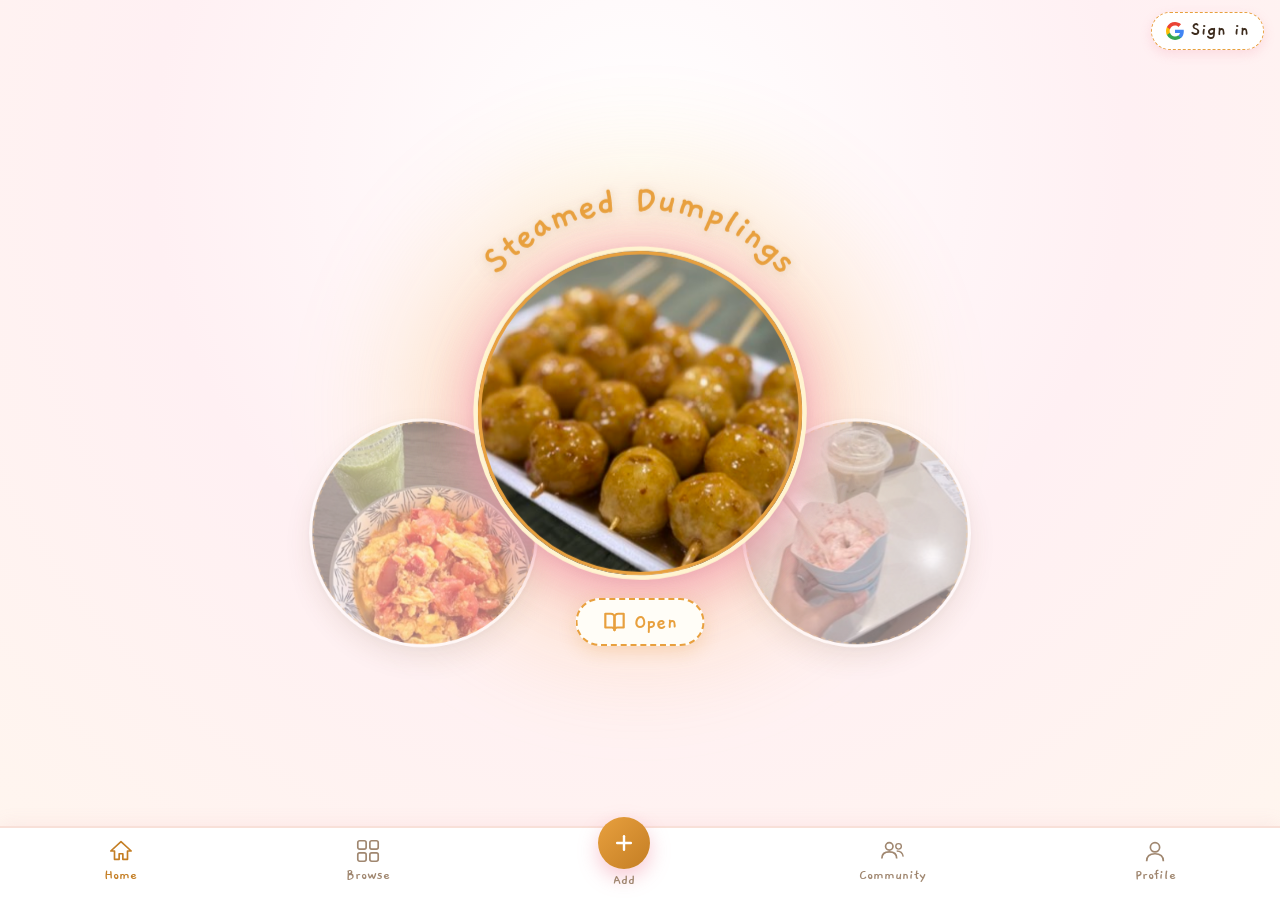
==== pink/index.html @ 0772eae9 "recipe app" ====
<!DOCTYPE html>
<html lang="en">

<head>
  <meta charset="UTF-8" />
  <meta name="viewport" content="width=device-width, initial-scale=1.0, user-scalable=no" />
  <meta name="apple-mobile-web-app-capable" content="yes" />
  <meta name="apple-mobile-web-app-status-bar-style" content="black-translucent" />
  <title>Yummi – Recipe App</title>
  <link rel="stylesheet" href="styles.css?v=11" />
  <link
    href="https://fonts.googleapis.com/css2?family=Gaegu:wght@400;700&family=Patrick+Hand&family=Nunito:wght@400;600;700&display=swap"
    rel="stylesheet">
  <!-- Preload primary wheel dishes for instantaneous rendering -->
  <link rel="preload" as="image" href="images/dish_new1.jpg" fetchpriority="high">
  <link rel="preload" as="image" href="images/dish_new2.jpg" fetchpriority="high">
  <link rel="preload" as="image" href="images/dish_new3.jpg" fetchpriority="high">
</head>

<body>
  <div class="app-container">

    <!-- Top Right Auth Interface -->
    <div class="auth-top-bar" id="auth-top-bar">
      <!-- Signed out state -->
      <button class="google-sign-in-btn" id="google-login-btn" onclick="handleGoogleSignIn()">
        <svg viewBox="0 0 24 24" width="18" height="18">
          <path fill="#4285F4"
            d="M23.745 12.27c0-.7-.06-1.4-.19-2.07H12v4.51h6.6c-.29 1.52-1.14 2.82-2.4 3.68v3.05h3.88c2.27-2.09 3.665-5.17 3.665-9.17Z" />
          <path fill="#34A853"
            d="M12 24c3.24 0 5.95-1.08 7.93-2.91l-3.88-3.05c-1.08.72-2.45 1.16-4.05 1.16-3.12 0-5.77-2.1-6.72-4.93H1.24v3.15C3.26 21.41 7.34 24 12 24Z" />
          <path fill="#FBBC05"
            d="M5.28 14.27c-.25-.72-.38-1.49-.38-2.27s.13-1.55.38-2.27V6.58H1.24C.45 8.15 0 9.99 0 12s.45 3.85 1.24 5.42l4.04-3.15Z" />
          <path fill="#EA4335"
            d="M12 4.75c1.77 0 3.35.61 4.6 1.8l3.42-3.42C17.95 1.19 15.24 0 12 0 7.34 0 3.26 2.59 1.24 6.58l4.04 3.15c.95-2.83 3.6-4.98 6.72-4.98Z" />
        </svg>
        <span>Sign in</span>
      </button>

      <!-- Signed in state (hidden by default) -->
      <div class="user-profile-badge" id="user-profile-badge" style="display: none;" onclick="toggleUserDropdown(event)">
        <img class="user-avatar" id="auth-user-avatar" src="" alt="User Avatar" />
        <span class="user-name-short" id="auth-user-name">User</span>
        <svg class="chevron-down-icon" viewBox="0 0 20 20" width="14" height="14" fill="none" stroke="currentColor" stroke-width="2">
          <path d="M5 7.5L10 12.5L15 7.5" stroke-linecap="round" stroke-linejoin="round"/>
        </svg>

        <!-- Dropdown Menu -->
        <div class="user-dropdown-menu" id="user-dropdown-menu">
          <div class="dropdown-header">
            <span class="dropdown-full-name" id="dropdown-user-name">User Name</span>
            <span class="dropdown-email" id="dropdown-user-email">user@gmail.com</span>
          </div>
          <button class="dropdown-item" onclick="switchPage('page-profile'); closeUserDropdown();">
            <span>My Profile</span>
          </button>
          <button class="dropdown-item logout" onclick="handleGoogleSignOut()">
            <span>Sign out</span>
          </button>
        </div>
      </div>
    </div>

    <!-- ======================== PAGE 1: HOME / SEMI-CIRCLE WHEEL ======================== -->
    <section class="page page-home active" id="page-home">
      <div class="home-glow" id="home-glow"></div>

      <!-- The semi-circle wheel area -->
      <div class="wheel-stage" id="wheel-stage">
        <div class="wheel-pivot" id="wheel-pivot">
          <!-- Dynamically populated via JS -->
        </div>
      </div>

      <!-- OPEN Button cleanly placed below the rotating pictures -->
      <div class="bottom-action-info" id="selected-info">
        <button class="open-recipe-btn" id="open-recipe-btn" onclick="openCurrentRecipeModal()">
          <svg viewBox="0 0 24 24" width="22" height="22" fill="none" stroke="currentColor" stroke-width="2.2"
            stroke-linecap="round" stroke-linejoin="round">
            <path d="M2 3h6a4 4 0 0 1 4 4v14a3 3 0 0 0-3-3H2z"></path>
            <path d="M22 3h-6a4 4 0 0 0-4 4v14a3 3 0 0 1 3-3h7z"></path>
          </svg>
          <span>Open</span>
        </button>
      </div>
    </section>

    <!-- ======================== PAGE 2: BROWSE RECIPES ======================== -->
    <section class="page page-browse" id="page-browse">
      <header class="page-header">
        <h1 class="page-title">Recipes</h1>
        <p class="page-subtitle" id="browse-recipe-count">13 delicious favorites</p>
      </header>
      <div class="recipe-grid" id="recipe-grid">
        <!-- Dynamically populated via JS -->
      </div>
    </section>

    <!-- ======================== PAGE 3: ADD RECIPE (Library Picker) ======================== -->
    <section class="page page-add" id="page-add">
      <header class="page-header">
        <h1 class="page-title">Add Recipe</h1>
        <p class="page-subtitle">from your photo library</p>
      </header>

      <!-- Hidden file input for native iPhone library picker -->
      <input type="file" id="recipe-file-input" accept="image/*" style="display:none;"
        onchange="handlePhotoSelected(event)" />

      <div class="add-container">
        <!-- Clickable Photo Plate Zone -->
        <div class="add-photo-zone" id="add-photo-zone">
          <div class="add-plate-preview" id="add-plate-preview" onclick="triggerPhotoLibrary()">
            <svg class="placeholder-plus-icon" viewBox="0 0 100 100" width="80" height="80">
              <circle cx="50" cy="50" r="46" fill="none" stroke="#E8A03E" stroke-width="3" stroke-dasharray="7 5" />
              <line x1="50" y1="28" x2="50" y2="72" stroke="#E8A03E" stroke-width="3.5" stroke-linecap="round" />
              <line x1="28" y1="50" x2="72" y2="50" stroke="#E8A03E" stroke-width="3.5" stroke-linecap="round" />
            </svg>
            <img id="add-preview-img" src="" alt="Recipe Preview" style="display:none;" />
          </div>
          <p class="add-photo-label" id="add-photo-label" onclick="triggerPhotoLibrary()">Tap to choose from Library 📸
          </p>
          <button type="button" class="remove-photo-btn" id="remove-photo-btn" style="display:none;"
            onclick="clearSelectedPhoto()">✕ Remove Photo</button>
        </div>

        <!-- Recipe Form Inputs -->
        <div class="add-form">
          <div class="form-group">
            <label class="form-label">Recipe Name</label>
            <input type="text" id="input-recipe-name" class="form-input" placeholder="e.g. Grandma's Dumplings" />
          </div>
          <div class="form-group">
            <label class="form-label">Cooking Info</label>
            <input type="text" id="input-recipe-meta" class="form-input"
              placeholder="e.g. 5 ingredients · 20m · Easy" />
          </div>
          <button class="save-recipe-btn" onclick="saveNewRecipe()">
            <span>Add to Recipes ✨</span>
          </button>
        </div>
      </div>
    </section>

    <!-- ======================== PAGE 4: COMMUNITY ======================== -->
    <section class="page page-community" id="page-community">
      <header class="page-header">
        <h1 class="page-title">Community</h1>
        <p class="page-subtitle">from our kitchen family ✨</p>
      </header>

      <div class="community-feed">
        <!-- Create Post Card (Visible to authenticated users) -->
        <div class="create-post-card" id="create-post-card" style="display: none;">
          <div class="create-post-header">
            <img class="create-post-avatar" id="create-post-avatar" src="" alt="avatar" />
            <h3 id="create-post-greeting">Share a kitchen moment...</h3>
          </div>
          <textarea class="create-post-textarea" id="post-caption-input" placeholder="What are you cooking today? Share a recipe, tip, or thought..."></textarea>
          
          <!-- Hidden community photo input -->
          <input type="file" id="community-photo-input" accept="image/*" style="display:none;" onchange="handleCommunityPhotoSelected(event)" />
          
          <div id="post-photo-preview-wrap" class="post-photo-preview-wrap" style="display:none;">
            <img id="post-photo-preview-img" class="post-photo-preview-img" src="" alt="Post Preview" />
            <button type="button" class="remove-post-photo-btn" onclick="clearCommunityPhoto()">✕</button>
          </div>

          <div class="create-post-toolbar">
            <button type="button" class="attach-photo-btn" onclick="triggerCommunityPhoto()">
              <span>📸 Add Photo</span>
            </button>
            <button type="button" class="publish-post-btn" id="publish-post-btn" onclick="publishCommunityPost()">
              <span>Publish ✨</span>
            </button>
          </div>
        </div>

        <!-- Login Prompt Card (Visible when signed out) -->
        <div class="create-post-login-prompt" id="create-post-login-prompt">
          <p>Sign in with Google to share recipes and join the conversation!</p>
          <button class="prompt-sign-in-btn" onclick="handleGoogleSignIn()">Sign in to Post</button>
        </div>

        <!-- Live Community Posts Container -->
        <div id="community-posts-container" style="display: flex; flex-direction: column; gap: 18px;">
          <!-- Dynamically populated from Firestore -->
          <div style="text-align: center; padding: 20px; font-family: var(--font-display); font-size: 20px; color: var(--text-light);">
            Loading community feed... 🥣
          </div>
        </div>
      </div>
    </section>

    <!-- ======================== PAGE 5: PROFILE ======================== -->
    <section class="page page-profile" id="page-profile">
      <header class="page-header" style="text-align: center; margin: 0 auto 20px;">
        <h1 class="page-title" style="font-family: var(--font-display); font-size: 38px; font-weight: 700; color: var(--text-dark);">Profile</h1>
        <p class="page-subtitle" style="font-size: 14px; color: var(--text-light); margin-top: 4px;">your kitchen</p>
      </header>
      <div class="profile-placeholder" style="width: 100%; max-width: 440px; margin: 0 auto; display: flex; flex-direction: column; align-items: center; justify-content: center; text-align: center; gap: 8px;">
        <div class="profile-avatar-large" style="width: 104px; height: 104px; margin: 0 auto 8px; display: flex; align-items: center; justify-content: center;">
          <img id="profile-page-avatar-img" src="" alt="Avatar" style="display:none; width: 100px; height: 100px; border-radius: 50%; object-fit: cover; border: 3px solid var(--yellow-warm); margin: 0 auto;" />
          <div id="profile-page-avatar-default" style="display: flex; align-items: center; justify-content: center; margin: 0 auto;">
            <svg viewBox="0 0 100 100" width="100" height="100">
              <circle cx="50" cy="50" r="46" fill="#FFF5E0" stroke="#E8A03E" stroke-width="3" stroke-dasharray="6 3" />
              <circle cx="50" cy="38" r="16" fill="none" stroke="#C47E24" stroke-width="2.5" />
              <path d="M18 85 Q18 60 50 60 Q82 60 82 85" fill="none" stroke="#C47E24" stroke-width="2.5" />
            </svg>
          </div>
        </div>
        <h2 class="profile-name" style="font-family: var(--font-display); font-size: 34px; font-weight: 700; color: var(--text-dark); text-align: center; width: 100%; margin: 0 auto;">Chef Linda</h2>
        <p class="profile-bio" style="font-size: 15px; color: var(--text-light); text-align: center; width: 100%; margin: 0 auto;">Your recipes live here ✨</p>
        <div class="profile-stats" style="display: flex; justify-content: center; align-items: center; gap: 32px; margin: 16px auto; width: 100%;">
          <div class="stat" style="display: flex; flex-direction: column; align-items: center; justify-content: center; gap: 2px; text-align: center;">
            <span class="stat-num" id="profile-recipe-count" style="font-family: var(--font-display); font-size: 28px; font-weight: 700; color: var(--text-dark);">13</span>
            <span class="stat-label" style="font-size: 13px; color: var(--text-light);">Recipes</span>
          </div>
          <div class="stat" style="display: flex; flex-direction: column; align-items: center; justify-content: center; gap: 2px; text-align: center;">
            <span class="stat-num" id="profile-posts-count" style="font-family: var(--font-display); font-size: 28px; font-weight: 700; color: var(--text-dark);">0</span>
            <span class="stat-label" style="font-size: 13px; color: var(--text-light);">Posts</span>
          </div>
          <div class="stat" style="display: flex; flex-direction: column; align-items: center; justify-content: center; gap: 2px; text-align: center;">
            <span class="stat-num" style="font-family: var(--font-display); font-size: 28px; font-weight: 700; color: var(--text-dark);">128</span>
            <span class="stat-label" style="font-size: 13px; color: var(--text-light);">Followers</span>
          </div>
        </div>
        <button class="profile-edit-btn" onclick="openEditProfileModal()" style="margin: 8px auto 0; padding: 8px 30px; border: 2px dashed var(--yellow-warm); border-radius: 30px; background: #FFFDF7; font-family: var(--font-display); font-size: 20px; font-weight: 700; color: var(--yellow-warm); cursor: pointer; display: inline-block;">Edit Profile</button>
      </div>

      <!-- Published Recipes Section on Profile Page -->
      <div style="width: 100%; max-width: 580px; margin: 30px auto 14px; display: flex; justify-content: space-between; align-items: center; padding: 0 4px;">
        <h3 style="font-family: var(--font-display); font-size: 26px; font-weight: 700; color: var(--text-dark); margin: 0;">Published Recipes</h3>
        <span id="profile-recipes-badge" style="font-family: var(--font-display); font-size: 16px; font-weight: 700; color: var(--yellow-warm); background: #FFFDF7; padding: 3px 14px; border-radius: 14px; border: 1.5px dashed var(--yellow-warm);">10 recipes</span>
      </div>
      <div class="profile-recipes-grid" id="profile-recipes-grid" style="display: grid; grid-template-columns: 1fr 1fr; gap: 14px; max-width: 580px; width: 100%; margin: 0 auto 36px;">
        <!-- Dynamically rendered via renderProfileRecipes() -->
      </div>
    </section>

    <!-- ======================== EDIT PROFILE MODAL ======================== -->
    <div class="user-modal-backdrop" id="edit-profile-modal-backdrop" onclick="closeEditProfileModal()">
      <div class="edit-profile-sheet" onclick="event.stopPropagation()">
        <div style="display: flex; justify-content: space-between; align-items: center; margin-bottom: 20px; width: 100%;">
          <h2 style="font-family: var(--font-display); font-size: 28px; font-weight: 700; color: var(--text-dark); margin: 0;">Edit Profile</h2>
          <button class="user-modal-close-btn" onclick="closeEditProfileModal()" style="position: static;">
            <svg viewBox="0 0 24 24" width="20" height="20">
              <line x1="6" y1="6" x2="18" y2="18" stroke="currentColor" stroke-width="2.5" stroke-linecap="round" />
              <line x1="18" y1="6" x2="6" y2="18" stroke="currentColor" stroke-width="2.5" stroke-linecap="round" />
            </svg>
          </button>
        </div>

        <!-- Avatar upload & preview -->
        <div style="display: flex; flex-direction: column; align-items: center; margin-bottom: 22px;">
          <div class="edit-avatar-wrapper" onclick="triggerEditProfilePhoto()" style="position: relative; width: 104px; height: 104px; cursor: pointer;">
            <img id="edit-profile-avatar-preview" src="" alt="Avatar Preview" style="width: 104px; height: 104px; border-radius: 50%; object-fit: cover; border: 3px solid var(--yellow-warm); display: none; box-shadow: 0 4px 14px rgba(232, 160, 62, 0.25);" />
            <div id="edit-profile-avatar-default" style="width: 104px; height: 104px; border-radius: 50%; display: flex; align-items: center; justify-content: center; background: #FFF5E0; border: 3px dashed var(--yellow-warm);">
              <svg viewBox="0 0 100 100" width="70" height="70">
                <circle cx="50" cy="38" r="18" fill="none" stroke="#C47E24" stroke-width="3" />
                <path d="M18 85 Q18 60 50 60 Q82 60 82 85" fill="none" stroke="#C47E24" stroke-width="3" />
              </svg>
            </div>
            <div style="position: absolute; bottom: 0; right: 0; background: var(--yellow-warm); color: white; width: 34px; height: 34px; border-radius: 50%; display: flex; align-items: center; justify-content: center; border: 2.5px solid white; box-shadow: 0 2px 8px rgba(0,0,0,0.18);">
              <svg viewBox="0 0 24 24" width="18" height="18" fill="none" stroke="currentColor" stroke-width="2.2" stroke-linecap="round" stroke-linejoin="round">
                <path d="M23 19a2 2 0 0 1-2 2H3a2 2 0 0 1-2-2V8a2 2 0 0 1 2-2h4l2-3h6l2 3h4a2 2 0 0 1 2 2z"></path>
                <circle cx="12" cy="13" r="4"></circle>
              </svg>
            </div>
          </div>
          <input type="file" id="edit-profile-photo-input" accept="image/*" style="display: none;" onchange="handleEditProfilePhotoSelected(event)" />
          <span style="font-family: var(--font-display); font-size: 16px; color: var(--yellow-warm); margin-top: 8px; cursor: pointer; font-weight: 700;" onclick="triggerEditProfilePhoto()">Choose Profile Picture 📸</span>
        </div>

        <!-- Form fields -->
        <div style="display: flex; flex-direction: column; gap: 16px; margin-bottom: 24px; width: 100%;">
          <div>
            <label style="display: block; font-family: var(--font-display); font-size: 18px; font-weight: 700; color: var(--text-dark); margin-bottom: 6px;">Profile Name</label>
            <input type="text" id="edit-profile-name-input" class="form-input" placeholder="e.g. Chef Linda" style="width: 100%; padding: 12px 16px; border: 1.5px solid var(--cream-dark); border-radius: 14px; font-family: var(--font-body); font-size: 16px; outline: none; background: #FFFDF9; box-sizing: border-box;" />
          </div>
          <div>
            <label style="display: block; font-family: var(--font-display); font-size: 18px; font-weight: 700; color: var(--text-dark); margin-bottom: 6px;">Kitchen Bio</label>
            <input type="text" id="edit-profile-bio-input" class="form-input" placeholder="e.g. Cooking with love and spices ✨" style="width: 100%; padding: 12px 16px; border: 1.5px solid var(--cream-dark); border-radius: 14px; font-family: var(--font-body); font-size: 16px; outline: none; background: #FFFDF9; box-sizing: border-box;" />
          </div>
        </div>

        <!-- Save button -->
        <button class="save-profile-btn" onclick="saveUserProfile()" style="width: 100%; padding: 13px; border: none; border-radius: 26px; background: linear-gradient(135deg, var(--yellow-warm) 0%, var(--yellow-deep) 100%); color: white; font-family: var(--font-display); font-size: 22px; font-weight: 700; cursor: pointer; box-shadow: 0 4px 14px rgba(232, 160, 62, 0.35); transition: transform 0.2s ease;">
          Save Profile ✨
        </button>
      </div>
    </div>

    <!-- ======================== USER PROFILE MODAL (When clicking someone in Community) ======================== -->
    <div class="user-modal-backdrop" id="user-modal-backdrop" onclick="closeUserProfileModal()">
      <div class="user-modal-sheet" onclick="event.stopPropagation()">
        <button class="user-modal-close-btn" onclick="closeUserProfileModal()">
          <svg viewBox="0 0 24 24" width="20" height="20">
            <line x1="6" y1="6" x2="18" y2="18" stroke="currentColor" stroke-width="2.5" stroke-linecap="round" />
            <line x1="18" y1="6" x2="6" y2="18" stroke="currentColor" stroke-width="2.5" stroke-linecap="round" />
          </svg>
        </button>
        <div class="profile-avatar-large" style="margin-bottom: 8px;">
          <img id="user-modal-avatar" src="" alt="User" style="width: 100px; height: 100px; border-radius: 50%; object-fit: cover; border: 3px solid var(--yellow-warm); display: block;" />
        </div>
        <h2 class="profile-name" id="user-modal-name">User Name</h2>
        <p class="profile-bio" id="user-modal-bio">Community Chef ✨</p>
        <div class="profile-stats" style="margin: 14px 0 18px;">
          <div class="stat"><span class="stat-num" id="user-modal-posts-count">0</span><span class="stat-label">Posts</span></div>
          <div class="stat"><span class="stat-num" id="user-modal-likes-count">0</span><span class="stat-label">Hearts</span></div>
        </div>
        <div class="profile-posts-section" style="width: 100%;">
          <h3 style="font-family: var(--font-display); font-size: 22px; font-weight: 700; color: var(--text-dark); margin-bottom: 10px; border-bottom: 1.5px dashed var(--cream-dark); padding-bottom: 6px;">Shared Recipes & Moments</h3>
          <div id="user-modal-posts-list" style="display:flex; flex-direction:column; gap:12px; width:100%;">
            <!-- User posts list -->
          </div>
        </div>
      </div>
    </div>

    <!-- ======================== RECIPE DETAIL MODAL ======================== -->
    <div class="recipe-modal-backdrop" id="recipe-modal-backdrop" onclick="closeRecipeModal()">
      <div class="recipe-modal-sheet" onclick="event.stopPropagation()">
        <button class="modal-close-btn" onclick="closeRecipeModal()">
          <svg viewBox="0 0 24 24" width="22" height="22">
            <line x1="6" y1="6" x2="18" y2="18" stroke="currentColor" stroke-width="2.5" stroke-linecap="round" />
            <line x1="18" y1="6" x2="6" y2="18" stroke="currentColor" stroke-width="2.5" stroke-linecap="round" />
          </svg>
        </button>
        <div class="modal-plate-img">
          <img id="modal-img" src="" alt="Recipe" />
        </div>
        <h2 class="modal-title" id="modal-title">Recipe Title</h2>
        <p class="modal-meta" id="modal-meta">6 ingredients · 45m · Medium</p>
        <div class="modal-body">
          <h3 class="modal-section-title">Ingredients</h3>
          <ul class="modal-ingredients-list" id="modal-ingredients">
            <li>Fresh ingredients prepared with love</li>
            <li>Seasoned with garlic, scallions, and soy sauce</li>
            <li>Cooked to golden perfectiononi</li>
          </ul>
          <h3 class="modal-section-title">Preparation</h3>
          <ol class="modal-steps-list">
            <li>Prep all fresh ingredients and season well.</li>
            <li>Cook over medium-high heat until aromatic.</li>
            <li>Plate warm and enjoy every single bite!</li>
          </ol>
          <button class="modal-remove-btn" onclick="deleteCurrentModalRecipe()">
            <svg viewBox="0 0 24 24" width="18" height="18" fill="none" stroke="currentColor" stroke-width="2"
              stroke-linecap="round" stroke-linejoin="round">
              <polyline points="3 6 5 6 21 6"></polyline>
              <path d="M19 6v14a2 2 0 0 1-2 2H7a2 2 0 0 1-2-2V6m3 0V4a2 2 0 0 1 2-2h4a2 2 0 0 1 2 2v2"></path>
              <line x1="10" y1="11" x2="10" y2="17"></line>
              <line x1="14" y1="11" x2="14" y2="17"></line>
            </svg>
            <span>Remove Recipe</span>
          </button>
        </div>
      </div>
    </div>

    <!-- ======================== BOTTOM NAV ======================== -->
    <nav class="bottom-nav">
      <button class="nav-btn active" data-page="page-home" onclick="switchPage('page-home', this)">
        <svg viewBox="0 0 28 28" width="26" height="26">
          <path d="M14 4L3 14H7V23H12V17H16V23H21V14H25L14 4Z" fill="none" stroke="currentColor" stroke-width="1.8"
            stroke-linecap="round" stroke-linejoin="round" />
        </svg>
        <span>Home</span>
      </button>
      <button class="nav-btn" data-page="page-browse" onclick="switchPage('page-browse', this)">
        <svg viewBox="0 0 28 28" width="26" height="26">
          <rect x="3" y="3" width="9" height="9" rx="2" fill="none" stroke="currentColor" stroke-width="1.8" />
          <rect x="16" y="3" width="9" height="9" rx="2" fill="none" stroke="currentColor" stroke-width="1.8" />
          <rect x="3" y="16" width="9" height="9" rx="2" fill="none" stroke="currentColor" stroke-width="1.8" />
          <rect x="16" y="16" width="9" height="9" rx="2" fill="none" stroke="currentColor" stroke-width="1.8" />
        </svg>
        <span>Browse</span>
      </button>
      <button class="nav-btn nav-btn-add" data-page="page-add" onclick="switchPage('page-add', this)">
        <div class="add-btn-circle">
          <svg viewBox="0 0 28 28" width="24" height="24">
            <line x1="14" y1="6" x2="14" y2="22" stroke="white" stroke-width="2.8" stroke-linecap="round" />
            <line x1="6" y1="14" x2="22" y2="14" stroke="white" stroke-width="2.8" stroke-linecap="round" />
          </svg>
        </div>
        <span>Add</span>
      </button>
      <button class="nav-btn" data-page="page-community" onclick="switchPage('page-community', this)">
        <svg viewBox="0 0 28 28" width="26" height="26">
          <circle cx="10" cy="9" r="4" fill="none" stroke="currentColor" stroke-width="1.8" />
          <path d="M2 22 Q2 15 10 15 Q18 15 18 22" fill="none" stroke="currentColor" stroke-width="1.8" />
          <circle cx="20" cy="9" r="3" fill="none" stroke="currentColor" stroke-width="1.5" />
          <path d="M18 14 Q24 14 25 20" fill="none" stroke="currentColor" stroke-width="1.5" />
        </svg>
        <span>Community</span>
      </button>
      <button class="nav-btn" data-page="page-profile" onclick="switchPage('page-profile', this)">
        <svg viewBox="0 0 28 28" width="26" height="26">
          <circle cx="14" cy="10" r="5" fill="none" stroke="currentColor" stroke-width="1.8" />
          <path d="M5 25 Q5 17 14 17 Q23 17 23 25" fill="none" stroke="currentColor" stroke-width="1.8" />
        </svg>
        <span>Profile</span>
      </button>
    </nav>
  </div>

  <!-- Firebase SDKs -->
  <script src="https://www.gstatic.com/firebasejs/10.12.0/firebase-app-compat.js"></script>
  <script src="https://www.gstatic.com/firebasejs/10.12.0/firebase-auth-compat.js"></script>
  <script src="https://www.gstatic.com/firebasejs/10.12.0/firebase-firestore-compat.js"></script>

  <!-- In-memory pre-bundled images for instant zero-latency display -->
  <script src="images_data.js"></script>
  <script src="app.js?v=11"></script>
</body>

</html>
---- pink/styles.css ----
/* ============================================
   YUMMI RECIPE APP (PINK TONE EDITION) — STYLES
   Warm creamy yellow foundation + gentle light pink blush tones
   ============================================ */

/* ---------- CSS VARIABLES (WARM CREAM + LIGHT PINK BLUSH) ---------- */
:root {
  --cream-light:  #FFFDF9;
  --cream:        #FFF6EE; /* Warm creamy baseline with a hint of warm peach/pink */
  --cream-dark:   #F8E0D8; /* Soft blush cream border */
  --cream-butter: #FCE8B3;
  --yellow:       #F5D36C;
  --yellow-warm:  #E8A03E; /* Warm honey golden */
  --yellow-deep:  #C47E24;
  --pink-soft:    #FFE8ED; /* Delicate light pink */
  --pink-accent:  #F2849E; /* Friendly soft rose-pink */
  --pink-deep:    #D85A78;
  --brown-light:  #A4784D;
  --brown-mid:    #6D4E33;
  --text-dark:    #3C2B1D;
  --text-mid:     #6D5643;
  --text-light:   #A08770;
  --white:        #FFFFFF;
  --shadow-soft:  0 6px 20px rgba(210, 130, 110, 0.14);
  --shadow-card:  0 10px 28px rgba(210, 130, 110, 0.18);
  --radius:       22px;
  --radius-sm:    14px;
  --nav-height:   74px;
  --font-display: 'Gaegu', 'Patrick Hand', cursive, sans-serif;
  --font-body:    'Nunito', sans-serif;
}

/* ---------- RESET & FULL PAGE BASE ---------- */
*, *::before, *::after {
  margin: 0;
  padding: 0;
  box-sizing: border-box;
  -webkit-tap-highlight-color: transparent;
  user-select: none;
  -webkit-user-select: none;
}

html, body {
  width: 100%;
  height: 100%;
  height: 100dvh;
  overflow: hidden;
  background-color: var(--cream);
  font-family: var(--font-body);
  color: var(--text-dark);
  -webkit-font-smoothing: antialiased;
}

.app-container {
  position: relative;
  width: 100%;
  height: 100%;
  height: 100dvh;
  margin: 0 auto;
  overflow: hidden;
  background: radial-gradient(circle at 50% 18%, #FFFFFF 0%, #FFF0F3 50%, var(--cream) 100%);
  display: flex;
  flex-direction: column;
}

/* ---------- TOP RIGHT AUTH INTERFACE ---------- */
.auth-top-bar {
  position: absolute;
  top: max(12px, env(safe-area-inset-top));
  right: 16px;
  z-index: 120;
  display: flex;
  align-items: center;
}

.google-sign-in-btn {
  display: inline-flex;
  align-items: center;
  gap: 7px;
  padding: 6px 14px;
  background: #FFFFFF;
  border: 1.5px dashed var(--yellow-warm);
  border-radius: 20px;
  color: var(--text-dark);
  font-family: var(--font-display);
  font-size: 19px;
  font-weight: 700;
  cursor: pointer;
  box-shadow: 0 4px 12px rgba(238, 119, 146, 0.18);
  transition: all 0.2s cubic-bezier(0.2, 0.8, 0.3, 1);
}

.google-sign-in-btn:hover {
  transform: translateY(-1px);
  box-shadow: 0 6px 16px rgba(238, 119, 146, 0.25);
}

.google-sign-in-btn:active {
  transform: scale(0.95);
  background: var(--pink-soft);
}

.user-profile-badge {
  position: relative;
  display: inline-flex;
  align-items: center;
  gap: 7px;
  padding: 4px 10px 4px 4px;
  background: #FFFFFF;
  border: 1.5px solid var(--cream-dark);
  border-radius: 24px;
  cursor: pointer;
  box-shadow: 0 4px 12px rgba(238, 119, 146, 0.16);
  user-select: none;
  transition: all 0.2s ease;
}

.user-profile-badge:hover {
  border-color: var(--yellow-warm);
}

.user-avatar {
  width: 28px;
  height: 28px;
  border-radius: 50%;
  object-fit: cover;
  border: 1.5px solid var(--yellow-warm);
  background: var(--cream-dark);
}

.user-name-short {
  font-family: var(--font-display);
  font-size: 18px;
  font-weight: 700;
  color: var(--text-dark);
  max-width: 90px;
  white-space: nowrap;
  overflow: hidden;
  text-overflow: ellipsis;
}

.chevron-down-icon {
  stroke: var(--text-mid);
  transition: transform 0.2s ease;
}

.user-profile-badge.menu-open .chevron-down-icon {
  transform: rotate(180deg);
}

.user-dropdown-menu {
  position: absolute;
  top: calc(100% + 8px);
  right: 0;
  min-width: 170px;
  background: #FFFFFF;
  border: 2px solid var(--cream-dark);
  border-radius: 18px;
  box-shadow: 0 8px 24px rgba(220, 120, 145, 0.2);
  padding: 8px;
  display: flex;
  flex-direction: column;
  gap: 4px;
  opacity: 0;
  visibility: hidden;
  transform: translateY(-8px) scale(0.95);
  transition: opacity 0.2s ease, transform 0.2s ease, visibility 0.2s;
  pointer-events: none;
  z-index: 150;
}

.user-dropdown-menu.show {
  opacity: 1;
  visibility: visible;
  transform: translateY(0) scale(1);
  pointer-events: auto;
}

.dropdown-header {
  padding: 6px 10px 8px;
  border-bottom: 1px dashed var(--cream-dark);
  display: flex;
  flex-direction: column;
}

.dropdown-full-name {
  font-family: var(--font-display);
  font-size: 18px;
  font-weight: 700;
  color: var(--text-dark);
  line-height: 1.2;
}

.dropdown-email {
  font-size: 11px;
  color: var(--text-light);
  white-space: nowrap;
  overflow: hidden;
  text-overflow: ellipsis;
}

.dropdown-item {
  display: flex;
  align-items: center;
  gap: 8px;
  width: 100%;
  padding: 8px 12px;
  background: none;
  border: none;
  border-radius: 12px;
  font-family: var(--font-display);
  font-size: 17px;
  font-weight: 700;
  color: var(--text-mid);
  cursor: pointer;
  text-align: left;
  transition: background 0.15s ease;
}

.dropdown-item:hover, .dropdown-item:active {
  background: var(--pink-soft);
  color: var(--text-dark);
}

.dropdown-item.logout {
  color: var(--yellow-deep);
}

.dropdown-item.logout:hover, .dropdown-item.logout:active {
  background: #FFEBEF;
}

/* ---------- VERSION SWITCH PILL (Top Left) ---------- */
.version-pill {
  position: absolute;
  top: max(12px, env(safe-area-inset-top));
  left: 16px;
  z-index: 120;
  display: inline-flex;
  align-items: center;
  gap: 6px;
  padding: 5px 12px;
  background: #FFFFFF;
  border: 1.5px dashed var(--yellow-warm);
  border-radius: 18px;
  font-family: var(--font-display);
  font-size: 16px;
  font-weight: 700;
  color: var(--yellow-deep);
  text-decoration: none;
  box-shadow: 0 4px 10px rgba(238, 119, 146, 0.14);
}

/* ---------- PAGES SHARED ---------- */
.page {
  position: absolute;
  inset: 0;
  bottom: var(--nav-height);
  overflow-y: auto;
  overflow-x: hidden;
  -webkit-overflow-scrolling: touch;
  opacity: 0;
  visibility: hidden;
  transition: opacity 0.25s ease, visibility 0.25s;
  padding: 56px 18px 24px;
}

.page.active {
  opacity: 1;
  visibility: visible;
  z-index: 10;
}

.page-header {
  text-align: center;
  margin-bottom: 20px;
}

.page-title {
  font-family: var(--font-display);
  font-size: 38px;
  font-weight: 700;
  color: var(--text-dark);
  line-height: 1;
  letter-spacing: -0.5px;
}

.page-subtitle {
  font-size: 14px;
  color: var(--text-light);
  margin-top: 4px;
}

/* ============================================
   PAGE 1: HOME — FULL PAGE SEMI-CIRCLE WHEEL
   ============================================ */

.page-home {
  padding: 0;
  overflow: hidden;
  display: flex;
  flex-direction: column;
  justify-content: center;
  align-items: center;
  background: transparent;
  position: relative;
  height: calc(100% - var(--nav-height));
}

/* Semi-Circle Wheel Stage — dead center */
.wheel-stage {
  position: relative;
  width: 100%;
  flex: 1;
  display: flex;
  align-items: center;
  justify-content: center;
  overflow: visible;
  touch-action: none;
  cursor: grab;
  z-index: 4;
}

.wheel-stage:active {
  cursor: grabbing;
}

/* Pivot container — placed in the true middle */
.wheel-pivot {
  position: absolute;
  top: 50%;
  left: 50%;
  width: 0;
  height: 0;
  pointer-events: none;
}

/* Curved text hugging the top edge/rim of the centered dish */
.curved-title-wrap {
  position: absolute;
  top: 50%;
  left: 50%;
  transform: translate(-50%, -50%);
  width: 340px;
  height: 340px;
  pointer-events: none;
  z-index: 25;
  display: flex;
  flex-direction: column;
  align-items: center;
  justify-content: flex-start;
}

.curved-title-svg {
  width: 340px;
  height: 180px;
  overflow: visible;
  position: absolute;
  top: -10px;
  left: 0;
}

.curved-dish-name {
  font-family: var(--font-display);
  font-size: 34px;
  font-weight: 700;
  fill: var(--text-dark);
  letter-spacing: 0.5px;
  text-shadow: 0 2px 8px rgba(255, 255, 255, 0.9), 0 0 16px rgba(255, 240, 243, 0.95);
  transition: opacity 0.25s ease;
}

.curved-meta-text {
  position: absolute;
  top: 4px;
  font-family: var(--font-display);
  font-size: 17px;
  font-weight: 700;
  color: var(--yellow-warm);
  letter-spacing: 0.4px;
  text-align: center;
  background: rgba(255, 253, 249, 0.9);
  padding: 2px 14px;
  border-radius: 12px;
  border: 1px dashed rgba(238, 119, 146, 0.35);
  box-shadow: 0 2px 8px rgba(238, 119, 146, 0.12);
  transition: opacity 0.25s ease;
  pointer-events: none;
}

/* Background warm glow centered behind active dish */
.home-glow {
  position: absolute;
  top: 50%;
  left: 50%;
  width: 440px;
  height: 440px;
  border-radius: 50%;
  transform: translate(-50%, -50%);
  background: radial-gradient(circle, rgba(255, 185, 200, 0.85) 0%, rgba(242, 132, 158, 0.4) 45%, transparent 72%);
  opacity: 0.35;
  transition: opacity 0.7s ease, transform 0.7s ease;
  pointer-events: none;
  z-index: 1;
  filter: blur(52px);
}

.home-glow.glowing {
  opacity: 0.95;
  transform: translate(-50%, -50%) scale(1.2);
  animation: glowPulse 3s ease-in-out infinite alternate;
}

@keyframes glowPulse {
  0%   { filter: blur(48px); opacity: 0.8; }
  100% { filter: blur(60px); opacity: 1; }
}

/* Individual Dish Card on the semi-circle — enlarged */
.dish {
  position: absolute;
  width: 290px;
  height: 290px;
  left: -145px;
  top: -145px;
  display: flex;
  align-items: center;
  justify-content: center;
  pointer-events: auto;
  cursor: pointer;
  transform-origin: center center;
  will-change: transform, opacity;
  transition: filter 0.25s ease;
  overflow: visible; /* allow arc text to render above dish bounds */
}

/* Per-dish curved title arc — sits above each dish circle */
.dish-curved-title-wrap {
  position: absolute;
  top: -50px;
  left: 50%;
  transform: translateX(-50%);
  width: 340px;
  height: 130px;
  pointer-events: none;
  z-index: 30;
  opacity: 0;
  transition: opacity 0.2s ease;
}

.dish.active-dish .dish-curved-title-wrap {
  opacity: 1;
}

.dish-arc-svg {
  width: 340px;
  height: 130px;
  overflow: visible;
}

.dish-arc-text {
  font-family: 'Gaegu', 'Patrick Hand', cursive, sans-serif;
  font-size: 35px;
  font-weight: 700;
  fill: var(--yellow-warm);
  text-anchor: middle;
  letter-spacing: -0.2px;
  filter: drop-shadow(0 2px 6px rgba(255, 255, 255, 0.98)) drop-shadow(0 1px 3px rgba(180, 100, 20, 0.28));
  text-rendering: optimizeLegibility;
}

@media (max-width: 480px) {
  .dish {
    width: 260px;
    height: 260px;
    left: -130px;
    top: -130px;
  }
  .curved-title-wrap {
    width: 300px;
    height: 300px;
  }
  .curved-title-svg {
    width: 300px;
    height: 160px;
  }
  .dish-curved-title-wrap {
    width: 300px;
    height: 120px;
    top: -44px;
  }
  .dish-arc-svg {
    width: 300px;
    height: 120px;
  }
  .dish-arc-text {
    font-size: 30px;
  }
  .bottom-action-info {
    top: calc(50% + 162px);
  }
}

/* Circular Plate with hand-drawn warmth */
.dish-circle {
  width: 100%;
  height: 100%;
  border-radius: 50%;
  overflow: hidden;
  box-shadow: 0 14px 34px rgba(100, 70, 30, 0.2), 0 2px 8px rgba(0,0,0,0.06);
  border: 4.5px solid var(--white);
  background: var(--cream-dark);
  position: relative;
  transition: transform 0.3s cubic-bezier(0.2, 0.8, 0.3, 1),
              box-shadow 0.3s ease,
              border-color 0.3s ease;
}

/* Plate rim */
.dish-circle::after {
  content: '';
  position: absolute;
  inset: 0;
  border-radius: 50%;
  border: 2px dashed rgba(232, 160, 62, 0.38);
  box-shadow: inset 0 0 16px rgba(60, 40, 20, 0.12);
  pointer-events: none;
}

.dish-circle img {
  width: 100%;
  height: 100%;
  object-fit: cover;
  display: block;
  pointer-events: none;
}

/* Active center dish highlight */
.dish.active-dish .dish-circle {
  border-color: #FFF4D0;
  box-shadow: 0 16px 46px rgba(232, 120, 150, 0.42),
              0 0 40px rgba(255, 185, 205, 0.65),
              0 2px 10px rgba(0,0,0,0.08);
}

.dish.active-dish .dish-circle::after {
  border: 3px solid var(--yellow-warm);
}

/* Bottom Action Bar — Positioned close below the central dish */
.bottom-action-info {
  position: absolute;
  top: calc(50% + 185px);
  left: 50%;
  transform: translateX(-50%);
  z-index: 20;
  display: flex;
  justify-content: center;
  pointer-events: auto;
  width: auto;
  padding: 0;
}

/* Open Recipe Button */
.open-recipe-btn {
  display: inline-flex;
  align-items: center;
  justify-content: center;
  gap: 8px;
  padding: 8px 26px;
  background: #FFFDF7;
  border: 2px dashed var(--yellow-warm);
  border-radius: 26px;
  color: var(--yellow-warm);
  font-family: var(--font-display);
  font-size: 22px;
  font-weight: 700;
  cursor: pointer;
  pointer-events: auto;
  box-shadow: 0 6px 18px rgba(232, 160, 62, 0.24);
  transition: all 0.2s cubic-bezier(0.2, 0.8, 0.3, 1);
}

.open-recipe-btn:active {
  transform: scale(0.93);
  background: var(--yellow-warm);
  color: #FFFFFF;
}

.open-recipe-btn svg {
  stroke-width: 2.4;
}

/* ============================================
   PAGE 2: BROWSE — RECIPE GRID
   ============================================ */
.recipe-grid {
  display: grid;
  grid-template-columns: 1fr 1fr;
  gap: 16px;
  max-width: 580px;
  margin: 0 auto;
}

.recipe-card {
  background: var(--white);
  border-radius: var(--radius);
  overflow: hidden;
  box-shadow: var(--shadow-soft);
  border: 2px solid var(--cream-dark);
  transition: transform 0.2s ease, box-shadow 0.2s ease;
  cursor: pointer;
  position: relative;
}

.recipe-card::before {
  content: '';
  position: absolute;
  inset: -2px;
  border-radius: var(--radius);
  border: 2px dashed var(--yellow-warm);
  opacity: 0.25;
  pointer-events: none;
}

.recipe-card:active {
  transform: scale(0.97);
}

.recipe-card-img {
  width: 100%;
  aspect-ratio: 1;
  overflow: hidden;
  background: var(--cream-dark);
}

.recipe-card-img img {
  width: 100%;
  height: 100%;
  object-fit: cover;
  display: block;
}

.recipe-card-info {
  padding: 12px 14px 14px;
}

.recipe-card-info h3 {
  font-family: var(--font-display);
  font-size: 23px;
  font-weight: 700;
  color: var(--text-dark);
  margin-bottom: 2px;
  line-height: 1.15;
}

.recipe-card-info p {
  font-size: 12px;
  color: var(--text-light);
  margin-bottom: 6px;
}

.recipe-rating {
  display: flex;
  gap: 2px;
}

.star {
  color: var(--yellow-warm);
  font-size: 14px;
}

/* ============================================
   PAGE 3: ADD RECIPE
   ============================================ */
.page-add {
  display: flex;
  flex-direction: column;
}

.add-container {
  display: flex;
  flex-direction: column;
  align-items: center;
  max-width: 440px;
  margin: 0 auto;
  width: 100%;
}

.add-photo-zone {
  display: flex;
  flex-direction: column;
  align-items: center;
  gap: 12px;
  margin-bottom: 20px;
}

.add-plate-preview {
  width: 170px;
  height: 170px;
  border-radius: 50%;
  background: #FFFFFF;
  border: 3px dashed var(--yellow-warm);
  display: flex;
  align-items: center;
  justify-content: center;
  cursor: pointer;
  overflow: hidden;
  box-shadow: 0 8px 24px rgba(238, 119, 146, 0.18);
  transition: transform 0.2s ease;
}

.add-plate-preview:active {
  transform: scale(0.96);
}

.add-plate-preview img {
  width: 100%;
  height: 100%;
  object-fit: cover;
  display: block;
}

.add-photo-label {
  font-family: var(--font-display);
  font-size: 22px;
  font-weight: 700;
  color: var(--yellow-warm);
  cursor: pointer;
}

.remove-photo-btn {
  display: inline-block;
  background: #FFF0F3;
  border: 1.5px dashed var(--yellow-deep);
  border-radius: 16px;
  color: var(--yellow-deep);
  font-family: var(--font-display);
  font-size: 18px;
  font-weight: 700;
  padding: 4px 14px;
  cursor: pointer;
}

.add-form {
  width: 100%;
  display: flex;
  flex-direction: column;
  gap: 14px;
}

.form-group {
  display: flex;
  flex-direction: column;
  gap: 4px;
}

.form-label {
  font-family: var(--font-display);
  font-size: 20px;
  font-weight: 700;
  color: var(--text-dark);
  margin-left: 6px;
}

.form-input {
  width: 100%;
  padding: 12px 18px;
  background: var(--white);
  border: 2px dashed var(--yellow-warm);
  border-radius: 18px;
  font-family: var(--font-display);
  font-size: 20px;
  font-weight: 700;
  color: var(--text-dark);
  outline: none;
  box-shadow: var(--shadow-soft);
  transition: border-color 0.2s, box-shadow 0.2s;
}

.form-input:focus {
  border-color: var(--yellow-deep);
  box-shadow: 0 0 0 3px rgba(238, 119, 146, 0.25);
}

.form-input::placeholder {
  color: var(--text-light);
  font-weight: 400;
}

.save-recipe-btn {
  width: 100%;
  padding: 14px 20px;
  margin-top: 8px;
  background: linear-gradient(135deg, var(--yellow-warm) 0%, var(--yellow-deep) 100%);
  border: none;
  border-radius: 26px;
  color: #FFFFFF;
  font-family: var(--font-display);
  font-size: 24px;
  font-weight: 700;
  cursor: pointer;
  box-shadow: 0 8px 24px rgba(238, 119, 146, 0.35);
  transition: transform 0.2s;
}

.save-recipe-btn:active {
  transform: scale(0.96);
}

/* ============================================
   PAGE 4: COMMUNITY (LIVE FIRESTORE FEED)
   ============================================ */
.community-feed {
  display: flex;
  flex-direction: column;
  gap: 18px;
  max-width: 580px;
  margin: 0 auto;
  padding-bottom: 20px;
}

/* Create Post Box */
.create-post-card {
  background: var(--white);
  border-radius: var(--radius);
  padding: 16px;
  border: 2px dashed var(--yellow-warm);
  box-shadow: var(--shadow-soft);
  display: flex;
  flex-direction: column;
  gap: 12px;
}

.create-post-header {
  display: flex;
  align-items: center;
  gap: 10px;
}

.create-post-avatar {
  width: 36px;
  height: 36px;
  border-radius: 50%;
  object-fit: cover;
  border: 1.5px solid var(--yellow-warm);
}

.create-post-header h3 {
  font-family: var(--font-display);
  font-size: 22px;
  font-weight: 700;
  color: var(--text-dark);
}

.create-post-textarea {
  width: 100%;
  min-height: 70px;
  padding: 10px 14px;
  background: #FFF8F9;
  border: 1.5px solid var(--cream-dark);
  border-radius: 14px;
  font-family: var(--font-body);
  font-size: 14px;
  color: var(--text-dark);
  resize: vertical;
  outline: none;
}

.create-post-textarea:focus {
  border-color: var(--yellow-warm);
}

.create-post-toolbar {
  display: flex;
  align-items: center;
  justify-content: space-between;
}

.attach-photo-btn {
  display: inline-flex;
  align-items: center;
  gap: 6px;
  padding: 6px 14px;
  background: var(--pink-soft);
  border: 1.5px dashed var(--yellow-warm);
  border-radius: 18px;
  font-family: var(--font-display);
  font-size: 18px;
  font-weight: 700;
  color: var(--yellow-deep);
  cursor: pointer;
}

.post-photo-preview-wrap {
  position: relative;
  display: inline-block;
  margin-top: 6px;
}

.post-photo-preview-img {
  width: 110px;
  height: 110px;
  border-radius: 14px;
  object-fit: cover;
  border: 2px solid var(--yellow-warm);
  display: block;
}

.remove-post-photo-btn {
  position: absolute;
  top: -8px;
  right: -8px;
  width: 24px;
  height: 24px;
  background: var(--yellow-deep);
  color: white;
  border-radius: 50%;
  border: none;
  font-size: 14px;
  font-weight: bold;
  cursor: pointer;
  display: flex;
  align-items: center;
  justify-content: center;
}

.publish-post-btn {
  padding: 8px 22px;
  background: linear-gradient(135deg, var(--yellow-warm) 0%, var(--yellow-deep) 100%);
  border: none;
  border-radius: 22px;
  color: white;
  font-family: var(--font-display);
  font-size: 20px;
  font-weight: 700;
  cursor: pointer;
  box-shadow: 0 4px 14px rgba(238, 119, 146, 0.3);
  transition: transform 0.15s ease;
}

.publish-post-btn:disabled {
  opacity: 0.5;
  cursor: not-allowed;
}

.create-post-login-prompt {
  background: var(--white);
  border-radius: var(--radius);
  padding: 16px 20px;
  border: 2px dashed var(--yellow-warm);
  text-align: center;
  box-shadow: var(--shadow-soft);
}

.create-post-login-prompt p {
  font-family: var(--font-display);
  font-size: 20px;
  font-weight: 700;
  color: var(--text-dark);
  margin-bottom: 8px;
}

.prompt-sign-in-btn {
  padding: 6px 18px;
  background: linear-gradient(135deg, var(--yellow-warm) 0%, var(--yellow-deep) 100%);
  border: none;
  border-radius: 20px;
  color: white;
  font-family: var(--font-display);
  font-size: 18px;
  font-weight: 700;
  cursor: pointer;
}

/* Post Cards */
.community-post {
  background: var(--white);
  border-radius: var(--radius);
  overflow: hidden;
  box-shadow: var(--shadow-soft);
  border: 2px solid var(--cream-dark);
}

.post-header {
  display: flex;
  align-items: center;
  gap: 12px;
  padding: 12px 16px;
  cursor: pointer; /* Clickable to view profile */
  transition: background 0.15s ease;
}

.post-header:hover {
  background: #FFF8F9;
}

.post-avatar {
  width: 42px;
  height: 42px;
  border-radius: 50%;
  background: var(--cream);
  display: flex;
  align-items: center;
  justify-content: center;
  flex-shrink: 0;
  border: 2px solid var(--yellow-warm);
  overflow: hidden;
}

.post-avatar img {
  width: 100%;
  height: 100%;
  object-fit: cover;
}

.post-user-info {
  display: flex;
  flex-direction: column;
}

.post-username {
  font-family: var(--font-display);
  font-size: 21px;
  font-weight: 700;
  color: var(--text-dark);
  display: flex;
  align-items: center;
  gap: 6px;
}

.post-user-badge-tag {
  font-size: 11px;
  font-family: var(--font-body);
  background: var(--pink-soft);
  color: var(--yellow-deep);
  padding: 1px 6px;
  border-radius: 8px;
  font-weight: 600;
}

.post-time {
  font-size: 11px;
  color: var(--text-light);
}

.post-image {
  width: 100%;
  aspect-ratio: 4/3;
  overflow: hidden;
  background: var(--cream-dark);
}

.post-image img {
  width: 100%;
  height: 100%;
  object-fit: cover;
  display: block;
}

.post-content {
  padding: 12px 16px 14px;
}

.post-caption {
  font-size: 15px;
  line-height: 1.5;
  color: var(--text-dark);
  margin-bottom: 12px;
}

.post-actions {
  display: flex;
  gap: 20px;
  border-top: 1px dashed var(--cream-dark);
  padding-top: 10px;
}

.post-action-btn {
  display: flex;
  align-items: center;
  gap: 6px;
  background: none;
  border: none;
  font-family: var(--font-body);
  font-size: 13px;
  color: var(--text-mid);
  cursor: pointer;
  padding: 4px 0;
  transition: color 0.2s ease;
}

.post-action-btn:active {
  color: var(--yellow-warm);
}

.post-action-btn.liked svg path {
  fill: var(--yellow-warm);
  stroke: var(--yellow-warm);
}

.post-action-btn.liked .like-count {
  color: var(--yellow-deep);
  font-weight: 700;
}

/* ============================================
   PAGE 5: PROFILE
   ============================================ */
.page-profile {
  display: flex;
  flex-direction: column;
  align-items: center;
  justify-content: flex-start;
  text-align: center;
}

.profile-placeholder {
  width: 100%;
  max-width: 480px;
  margin: 0 auto;
  display: flex;
  flex-direction: column;
  align-items: center;
  justify-content: center;
  text-align: center;
  padding: 10px 0 40px;
  gap: 10px;
}

.profile-avatar-large {
  width: 104px;
  height: 104px;
  border-radius: 50%;
  margin: 0 auto 6px;
  display: flex;
  align-items: center;
  justify-content: center;
  position: relative;
}

.profile-avatar-large img {
  width: 100%;
  height: 100%;
  object-fit: cover;
  border-radius: 50%;
  border: 3.5px solid var(--yellow-warm);
  box-shadow: 0 8px 24px rgba(238, 119, 146, 0.25);
  display: block;
}

.profile-name {
  font-family: var(--font-display);
  font-size: 34px;
  font-weight: 700;
  color: var(--text-dark);
  text-align: center;
  width: 100%;
  margin: 0 auto;
}

.profile-bio {
  font-size: 15px;
  color: var(--text-light);
  text-align: center;
  width: 100%;
  margin: 0 auto;
}

.profile-stats {
  display: flex;
  justify-content: center;
  align-items: center;
  gap: 36px;
  margin: 16px auto;
  width: 100%;
}

.stat {
  display: flex;
  flex-direction: column;
  align-items: center;
  justify-content: center;
  gap: 2px;
  text-align: center;
}

.stat-num {
  font-family: var(--font-display);
  font-size: 28px;
  font-weight: 700;
  color: var(--text-dark);
  line-height: 1;
}

.stat-label {
  font-size: 13px;
  color: var(--text-light);
}

.profile-edit-btn {
  margin: 8px auto 0;
  padding: 8px 30px;
  border: 2px dashed var(--yellow-warm);
  border-radius: 30px;
  background: #FFFDF7;
  font-family: var(--font-display);
  font-size: 20px;
  font-weight: 700;
  color: var(--yellow-warm);
  cursor: pointer;
  transition: all 0.2s ease;
  display: inline-block;
}

.profile-edit-btn:active {
  background: var(--yellow-warm);
  color: #FFFFFF;
}

.profile-container {
  display: flex;
  flex-direction: column;
  align-items: center;
  max-width: 580px;
  margin: 0 auto;
  width: 100%;
  padding-bottom: 30px;
  text-align: center;
}

.profile-posts-section {
  width: 100%;
  margin-top: 10px;
}

.profile-posts-title {
  font-family: var(--font-display);
  font-size: 24px;
  font-weight: 700;
  color: var(--text-dark);
  margin-bottom: 12px;
  border-bottom: 2px dashed var(--cream-dark);
  padding-bottom: 6px;
}

/* User Profile Modal (when clicking another user) */
.user-modal-backdrop {
  position: fixed;
  inset: 0;
  background: rgba(50, 20, 30, 0.55);
  backdrop-filter: blur(6px);
  -webkit-backdrop-filter: blur(6px);
  z-index: 210;
  display: flex;
  align-items: flex-end;
  justify-content: center;
  opacity: 0;
  visibility: hidden;
  transition: opacity 0.3s ease, visibility 0.3s;
}

.user-modal-backdrop.open {
  opacity: 1;
  visibility: visible;
}

.user-modal-sheet {
  position: relative;
  width: 100%;
  max-width: 540px;
  max-height: 85vh;
  background: var(--cream);
  border-radius: 28px 28px 0 0;
  padding: 24px 20px 30px;
  overflow-y: auto;
  box-shadow: 0 -10px 40px rgba(60, 20, 30, 0.25);
  transform: translateY(100%);
  transition: transform 0.32s cubic-bezier(0.2, 0.8, 0.3, 1);
  display: flex;
  flex-direction: column;
  align-items: center;
}

.user-modal-backdrop.open .user-modal-sheet {
  transform: translateY(0);
}

.edit-profile-sheet {
  position: relative;
  width: 100%;
  max-width: 480px;
  max-height: 88vh;
  background: var(--cream);
  border-radius: 28px 28px 0 0;
  padding: 24px 22px 34px;
  overflow-y: auto;
  box-shadow: 0 -10px 40px rgba(60, 20, 30, 0.25);
  transform: translateY(100%);
  transition: transform 0.32s cubic-bezier(0.2, 0.8, 0.3, 1);
  display: flex;
  flex-direction: column;
  align-items: center;
  box-sizing: border-box;
}

.user-modal-backdrop.open .edit-profile-sheet {
  transform: translateY(0);
}

.edit-avatar-wrapper:hover {
  transform: scale(1.03);
  transition: transform 0.2s ease;
}

.save-profile-btn:active {
  transform: scale(0.97);
}

.profile-recipes-grid .recipe-card {
  box-shadow: var(--shadow-soft);
}

.user-modal-close-btn {
  position: absolute;
  top: 18px;
  right: 18px;
  width: 36px;
  height: 36px;
  border-radius: 50%;
  background: var(--white);
  border: 1.5px solid var(--cream-dark);
  color: var(--text-mid);
  display: flex;
  align-items: center;
  justify-content: center;
  cursor: pointer;
}

/* ============================================
   RECIPE DETAIL MODAL
   ============================================ */
.recipe-modal-backdrop {
  position: fixed;
  inset: 0;
  background: rgba(50, 20, 30, 0.55);
  backdrop-filter: blur(6px);
  -webkit-backdrop-filter: blur(6px);
  z-index: 200;
  display: flex;
  align-items: flex-end;
  justify-content: center;
  opacity: 0;
  visibility: hidden;
  transition: opacity 0.3s ease, visibility 0.3s;
}

.recipe-modal-backdrop.open {
  opacity: 1;
  visibility: visible;
}

.recipe-modal-sheet {
  position: relative;
  width: 100%;
  max-width: 540px;
  max-height: 88vh;
  background: var(--cream);
  border-radius: 28px 28px 0 0;
  padding: 24px 22px 34px;
  overflow-y: auto;
  box-shadow: 0 -10px 40px rgba(60, 20, 30, 0.25);
  transform: translateY(100%);
  transition: transform 0.32s cubic-bezier(0.2, 0.8, 0.3, 1);
  display: flex;
  flex-direction: column;
  align-items: center;
}

.recipe-modal-backdrop.open .recipe-modal-sheet {
  transform: translateY(0);
}

.modal-close-btn {
  position: absolute;
  top: 18px;
  right: 18px;
  width: 36px;
  height: 36px;
  border-radius: 50%;
  background: var(--white);
  border: 1.5px solid var(--cream-dark);
  color: var(--text-mid);
  display: flex;
  align-items: center;
  justify-content: center;
  cursor: pointer;
  z-index: 10;
}

.modal-plate-img {
  width: 180px;
  height: 180px;
  border-radius: 50%;
  overflow: hidden;
  background: var(--white);
  box-shadow: 0 10px 30px rgba(238, 119, 146, 0.3);
  border: 4px solid #FFFFFF;
  margin: 10px 0 16px;
}

.modal-plate-img img {
  width: 100%;
  height: 100%;
  object-fit: cover;
}

.modal-title {
  font-family: var(--font-display);
  font-size: 32px;
  font-weight: 700;
  color: var(--text-dark);
  text-align: center;
  line-height: 1.15;
}

.modal-meta {
  font-size: 13px;
  color: var(--text-light);
  margin-bottom: 20px;
}

.modal-body {
  width: 100%;
  background: var(--white);
  border-radius: var(--radius);
  padding: 20px 22px;
  border: 2px dashed var(--yellow-warm);
}

.modal-section-title {
  font-family: var(--font-display);
  font-size: 22px;
  font-weight: 700;
  color: var(--yellow-deep);
  margin: 12px 0 6px;
}

.modal-section-title:first-child {
  margin-top: 0;
}

.modal-ingredients-list,
.modal-steps-list {
  padding-left: 20px;
  font-size: 14px;
  line-height: 1.6;
  color: var(--text-dark);
}

.modal-ingredients-list li,
.modal-steps-list li {
  margin-bottom: 6px;
}

.modal-remove-btn {
  margin-top: 22px;
  width: 100%;
  padding: 12px 18px;
  background: #FFF0F3;
  border: 2px dashed var(--yellow-deep);
  border-radius: 20px;
  color: var(--yellow-deep);
  font-family: var(--font-display);
  font-size: 20px;
  font-weight: 700;
  display: flex;
  align-items: center;
  justify-content: center;
  gap: 8px;
  cursor: pointer;
  transition: transform 0.2s ease, background 0.2s ease, color 0.2s ease;
}

.modal-remove-btn:active {
  transform: scale(0.96);
  background: var(--yellow-deep);
  color: #FFFFFF;
}

/* ============================================
   BOTTOM NAVIGATION
   ============================================ */
.bottom-nav {
  position: absolute;
  bottom: 0;
  left: 0;
  right: 0;
  height: var(--nav-height);
  padding-bottom: max(6px, env(safe-area-inset-bottom));
  background: #FFFFFF;
  border-top: 2px solid var(--cream-dark);
  box-shadow: 0 -4px 16px rgba(220, 120, 145, 0.08);
  display: flex;
  align-items: center;
  justify-content: space-around;
  z-index: 100;
}

.nav-btn {
  background: none;
  border: none;
  display: flex;
  flex-direction: column;
  align-items: center;
  gap: 2px;
  color: var(--text-light);
  font-family: var(--font-display);
  font-size: 15px;
  font-weight: 700;
  cursor: pointer;
  padding: 6px 12px;
  transition: color 0.2s ease, transform 0.15s ease;
}

.nav-btn:active {
  transform: scale(0.92);
}

.nav-btn.active {
  color: var(--yellow-deep);
}

.nav-btn svg {
  stroke-width: 2.2;
}

.nav-btn.active svg {
  stroke: var(--yellow-deep);
}

.nav-btn-add {
  transform: translateY(-8px);
}

.add-btn-circle {
  width: 52px;
  height: 52px;
  border-radius: 50%;
  background: linear-gradient(135deg, var(--yellow-warm) 0%, var(--yellow-deep) 100%);
  display: flex;
  align-items: center;
  justify-content: center;
  box-shadow: 0 8px 20px rgba(238, 119, 146, 0.4);
  transition: transform 0.2s ease;
}

.nav-btn-add:active .add-btn-circle {
  transform: scale(0.92);
}
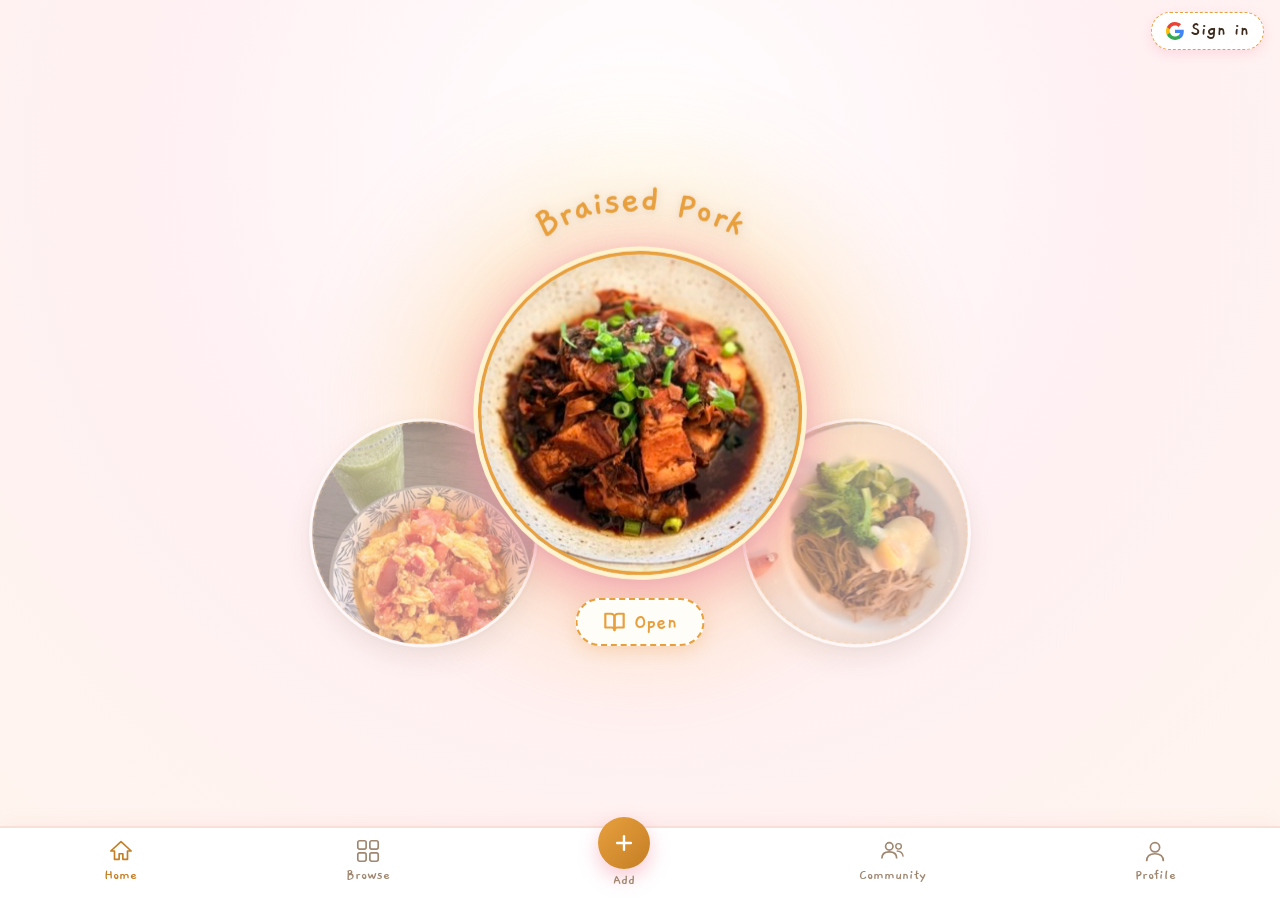
==== commit a16d07f4: "remove requested recipes: steamed dumplings, strawberry pastry, salmon poke bowl, berry lychee fizz," ====
--- a/pink/index.html
+++ b/pink/index.html
@@ -7,7 +7,7 @@
   <meta name="apple-mobile-web-app-capable" content="yes" />
   <meta name="apple-mobile-web-app-status-bar-style" content="black-translucent" />
   <title>Yummi – Recipe App</title>
-  <link rel="stylesheet" href="styles.css?v=11" />
+  <link rel="stylesheet" href="styles.css?v=13" />
   <link
     href="https://fonts.googleapis.com/css2?family=Gaegu:wght@400;700&family=Patrick+Hand&family=Nunito:wght@400;600;700&display=swap"
     rel="stylesheet">
@@ -412,7 +412,7 @@
 
   <!-- In-memory pre-bundled images for instant zero-latency display -->
   <script src="images_data.js"></script>
-  <script src="app.js?v=11"></script>
+  <script src="app.js?v=13"></script>
 </body>
 
 </html>
